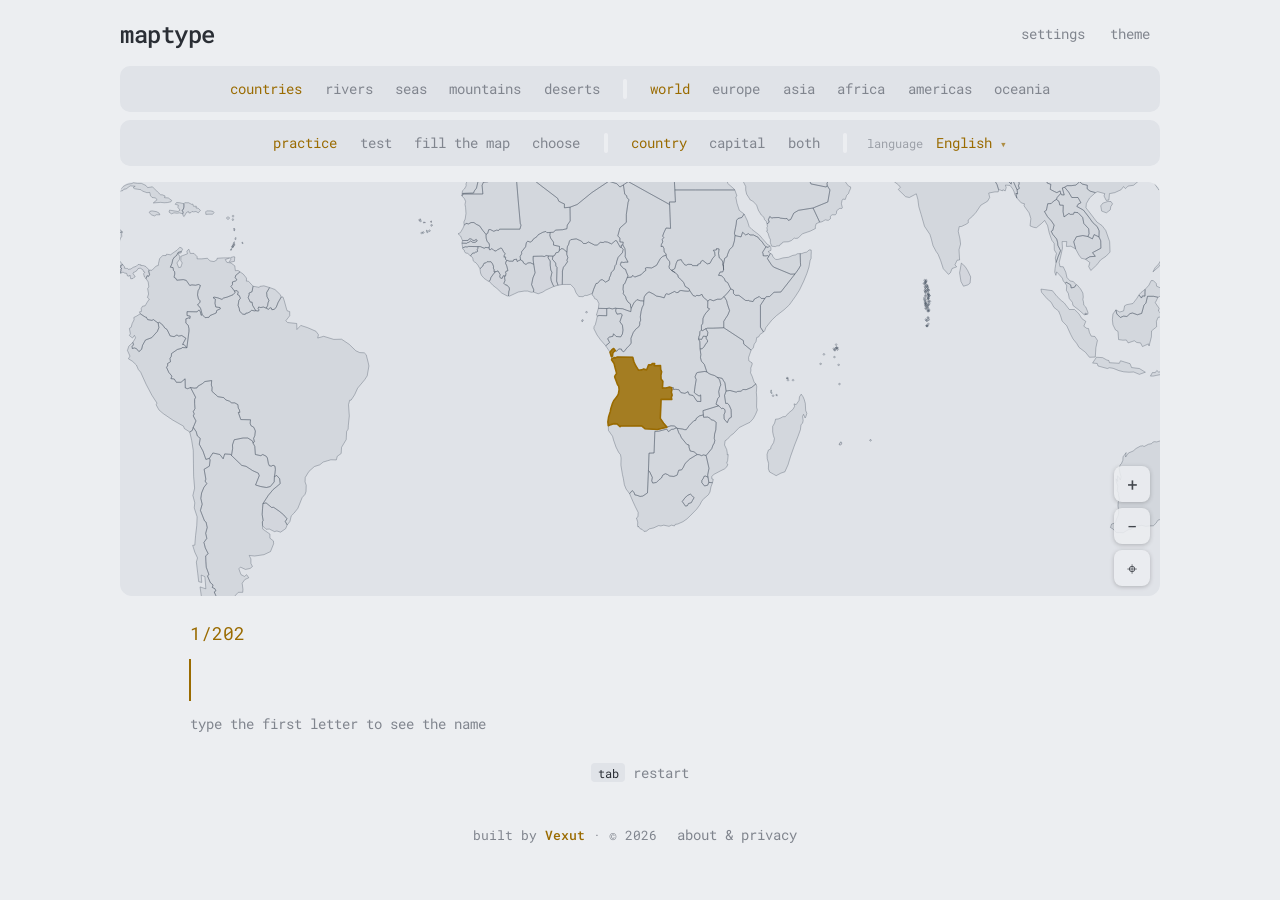
==== index.html @ e09c1421 "Make choose a mode: click countries on the map, start typing to play Co-Authored-By: Claude Sonnet 5" ====
<!DOCTYPE html>
<html lang="en">
<head>
<meta charset="utf-8">
<meta name="viewport" content="width=device-width, initial-scale=1, viewport-fit=cover">
<title>maptype</title>
<meta name="description" content="Learn countries, capitals, rivers, seas, mountains and deserts of the world by typing them. Free, in many languages.">
<meta name="theme-color" content="#2e3238">
<meta property="og:title" content="maptype">
<meta property="og:description" content="Learn the countries of the world and their capitals by typing them.">
<meta property="og:type" content="website">
<link rel="icon" href="favicon.svg?v=5" type="image/svg+xml">
<link rel="preload" href="assets/fonts/roboto-mono-latin-400-normal.woff2" as="font" type="font/woff2" crossorigin>
<link rel="stylesheet" href="assets/css/style.css?v=20261115d">
</head>
<body>
<div class="app">
  <header>
    <h1>maptype</h1>
    <div class="hr">
      <button class="ghost" id="optsBtn" type="button" aria-expanded="false" aria-controls="opts">options</button>
      <button class="ghost" id="settingsBtn" type="button" aria-haspopup="dialog">settings</button>
      <button class="ghost" id="theme" type="button" aria-expanded="false" aria-controls="themes">theme</button>
    </div>
    <div class="themes" id="themes" hidden></div>
  </header>

  <div id="opts">
    <div class="opts">
      <div class="grp" role="group" aria-label="Topics: switch any combination on">
        <button type="button" data-topic="countries" title="Switch any topics on or off. At least one stays on.">countries</button>
        <button type="button" data-topic="rivers">rivers</button>
        <button type="button" data-topic="seas" title="Seas, gulfs and oceans">seas</button>
        <button type="button" data-topic="mountains" title="Mountain ranges">mountains</button>
        <button type="button" data-topic="deserts">deserts</button>
      </div>
      <span class="sep" aria-hidden="true"></span>
      <div class="grp" id="regionGrp" role="group" aria-label="Region">
        <button type="button" data-k="region" data-v="world">world</button>
        <button type="button" data-k="region" data-v="europe">europe</button>
        <button type="button" data-k="region" data-v="asia" title="Asia and the Middle East">asia</button>
        <button type="button" data-k="region" data-v="africa">africa</button>
        <button type="button" data-k="region" data-v="americas" title="North and South America">americas</button>
        <button type="button" data-k="region" data-v="oceania">oceania</button>
      </div>
    </div>
    <div class="opts">
      <div class="grp" role="group" aria-label="Difficulty">
        <button type="button" data-k="mode" data-v="practice" title="The answer appears faintly after you type the first letter. Type over it.">practice</button>
        <button type="button" data-k="mode" data-v="test" title="Nothing is shown. Type it from memory. Enter gives a hint, Enter again gives up.">test</button>
        <button type="button" data-k="mode" data-v="fill" title="No questions: type any name in any order and it is coloured in on the map.">fill the map</button>
        <button type="button" data-k="mode" data-v="choose" title="Click countries on the map to choose which ones you are asked about, then just start typing.">choose</button>
      </div>
      <span class="sep" aria-hidden="true"></span>
      <div class="grp" id="askGrp" role="group" aria-label="What to type">
        <button type="button" data-k="ask" data-v="country">country</button>
        <button type="button" data-k="ask" data-v="capital">capital</button>
        <button type="button" data-k="ask" data-v="both" title="Country first, then its capital">both</button>
      </div>
      <span class="sep" aria-hidden="true"></span>
      <div class="grp langpick" role="group" aria-label="Language">
        <span class="lbl">language</span>
        <button type="button" id="langBtn" class="langbtn" aria-haspopup="listbox" aria-expanded="false"><span id="langCur">English</span> <i aria-hidden="true">&#9662;</i></button>
        <div class="langpanel" id="langPanel" hidden>
          <input type="text" id="langSearch" placeholder="search language" autocomplete="off" spellcheck="false" aria-label="Search language">
          <div id="langList" role="listbox"></div>
        </div>
      </div>
    </div>
  </div>

  <div class="mapwrap">
    <svg id="map" role="img" aria-label="World map with one country highlighted"><g id="cam"></g></svg>
    <div class="mapctl" role="group" aria-label="Map zoom">
      <button type="button" id="zin" aria-label="Zoom in">+</button>
      <button type="button" id="zout" aria-label="Zoom out">&minus;</button>
      <button type="button" id="zreset" aria-label="Back to the question" title="Back to the question">&#8982;</button>
    </div>
  </div>

  <main class="typing" id="typing">
    <div class="count" id="count"></div>
    <div class="line" id="line" aria-live="off"></div>
    <div class="focusmsg">click here or start typing</div>
    <div class="cap" id="cap"></div>
    <button class="restart" id="hintBtn" type="button" hidden>hint</button>
    <button class="restart" id="restart" type="button"><kbd>tab</kbd> restart</button>
  </main>

  <section class="res" id="res" hidden></section>

  <p class="keys" id="keys"><kbd>enter</kbd> give up and see the answer</p>

  <div class="foot">
    <span class="by">built by <b>Vexut</b> &middot; &copy; 2026</span>
    <button type="button" class="ghost" id="aboutBtn" aria-expanded="false" aria-controls="about">about &amp; privacy</button>
  </div>
  <section class="about" id="about" hidden>
    <h2>About</h2>
    <p>maptype is a free practice tool for learning the geography of the world by typing: countries and their capitals, plus the main rivers, seas, mountains and deserts. It works in many languages. Built by Vexut. &copy; 2026 Vexut. All rights reserved, except for the third-party material listed under credits.</p>
    <h2>Privacy</h2>
    <p>maptype doesn’t collect any personal data. There are no accounts, ads, analytics or cookies, and the page doesn’t load anything from other websites.</p>
    <p>Your settings (topic, difficulty, region, what to type, language and theme) are saved in your own browser’s local storage so they’re still there next time. They never leave your device. You can remove them by clearing this site’s data in your browser.</p>
    <p>The service hosting this website may keep standard server logs, such as IP addresses, to run and protect the site. Their own privacy policy explains how they handle that.</p>
    <p id="contactLine" hidden>Questions or corrections: <a id="contact"></a></p>
    <h2>Map and names</h2>
    <p>Country names are translated by your browser, so they can differ a little between browsers. Capitals, rivers, seas, mountains and deserts use translated names where they are available and fall back to English where they are not. English names are always accepted as an answer.</p>
    <p>Borders come from Natural Earth (public domain) through the world-atlas project. They’re simplified for learning and don’t take a position on disputed borders or territories.</p>
    <p>Names and capitals are checked carefully, but mistakes can happen. If your teacher’s material says something different, go with your teacher.</p>
    <h2>Credits and licences</h2>
    <p>Map data: Natural Earth (public domain) and world-atlas by Michael Bostock (ISC licence). Capital names in other languages: Wikidata (CC0). Font: Roboto Mono by The Roboto Mono Project Authors (SIL Open Font License 1.1).</p>
    <p>Full licence texts: <a href="third-party-notices.txt">third-party-notices.txt</a></p>
    <h2>Terms</h2>
    <p>maptype is free to use and provided as is, without any warranty.</p>
  </section>
</div>
<div class="sheet" id="sheet" hidden role="dialog" aria-modal="true" aria-label="Settings">
  <div class="sheetin">
    <div class="sheethead"><h2>Settings</h2><button type="button" class="ghost" id="sheetClose">close</button></div>
    <div id="sheetBody"></div>
  </div>
</div>
<input id="inp" type="text" autocomplete="off" autocapitalize="off" autocorrect="off" spellcheck="false" aria-label="Type the answer">

<script src="assets/js/data.js?v=20261115d" defer></script>
<script src="assets/js/iso.js?v=20261115d" defer></script>
<script src="assets/js/capitals.js?v=20261115d" defer></script>
<script src="assets/js/physical.js?v=20261115d" defer></script>
<script src="assets/js/app.js?v=20261115d" defer></script>
<noscript><p style="text-align:center">maptype needs JavaScript to run.</p></noscript>
</body>
</html>
---- assets/css/style.css ----
/* maptype styles */
@font-face{font-family:"Roboto Mono";font-style:normal;font-weight:400;font-display:swap;src:url("../fonts/roboto-mono-latin-ext-400-normal.woff2") format("woff2");unicode-range:U+0100-02BA,U+02BD-02C5,U+02C7-02CC,U+02CE-02D7,U+02DD-02FF,U+0304,U+0308,U+0329,U+1D00-1DBF,U+1E00-1E9F,U+1EF2-1EFF,U+2020,U+20A0-20AB,U+20AD-20C0,U+2113,U+2C60-2C7F,U+A720-A7FF}
@font-face{font-family:"Roboto Mono";font-style:normal;font-weight:400;font-display:swap;src:url("../fonts/roboto-mono-latin-400-normal.woff2") format("woff2");unicode-range:U+0000-00FF,U+0131,U+0152-0153,U+02BB-02BC,U+02C6,U+02DA,U+02DC,U+0304,U+0308,U+0329,U+2000-206F,U+20AC,U+2122,U+2191,U+2193,U+2212,U+2215,U+FEFF,U+FFFD}
@font-face{font-family:"Roboto Mono";font-style:normal;font-weight:500;font-display:swap;src:url("../fonts/roboto-mono-latin-ext-500-normal.woff2") format("woff2");unicode-range:U+0100-02BA,U+02BD-02C5,U+02C7-02CC,U+02CE-02D7,U+02DD-02FF,U+0304,U+0308,U+0329,U+1D00-1DBF,U+1E00-1E9F,U+1EF2-1EFF,U+2020,U+20A0-20AB,U+20AD-20C0,U+2113,U+2C60-2C7F,U+A720-A7FF}
@font-face{font-family:"Roboto Mono";font-style:normal;font-weight:500;font-display:swap;src:url("../fonts/roboto-mono-latin-500-normal.woff2") format("woff2");unicode-range:U+0000-00FF,U+0131,U+0152-0153,U+02BB-02BC,U+02C6,U+02DA,U+02DC,U+0304,U+0308,U+0329,U+2000-206F,U+20AC,U+2122,U+2191,U+2193,U+2212,U+2215,U+FEFF,U+FFFD}

:root{
  box-sizing:border-box;
  padding-top:env(safe-area-inset-top,0px);
  padding-bottom:env(safe-area-inset-bottom,0px);
  --bg:#eceef1; --panel:#e0e3e8; --main:#9a6b00; --sub:#80858e; --text:#2a2e35; --err:#c23b4a;
  --land:rgba(100,110,125,.10); --line:rgba(70,80,95,.5);
  color-scheme:light;
}
@media (prefers-color-scheme: dark){
  :root:not([data-theme="light"]){
    --bg:#2e3238; --panel:#272b30; --main:#e6b43c; --sub:#686c73; --text:#d5d3c8; --err:#cf4d5d;
    --land:rgba(213,211,200,.05); --line:rgba(213,211,200,.4);
    color-scheme:dark;
  }
}
:root[data-theme="dark"]{
  --bg:#2e3238; --panel:#272b30; --main:#e6b43c; --sub:#686c73; --text:#d5d3c8; --err:#cf4d5d;
  --land:rgba(213,211,200,.05); --line:rgba(213,211,200,.4);
  color-scheme:dark;
}
:root[data-theme]{--land:color-mix(in srgb,var(--text) 6%,transparent);--line:color-mix(in srgb,var(--text) 42%,transparent)}
html{scroll-padding-top:env(safe-area-inset-top,0px);height:100%}
*,*::before,*::after{box-sizing:inherit}
body{margin:0;min-height:100%;background:var(--bg);color:var(--text);
  font-family:"Roboto Mono",ui-monospace,SFMono-Regular,Menlo,Consolas,monospace;
  -webkit-font-smoothing:antialiased}
.app{max-width:1080px;margin:0 auto;padding:18px 20px 40px}
header{position:relative;z-index:5;display:flex;align-items:center;justify-content:space-between;margin-bottom:16px}
h1{margin:0;font-size:1.5rem;font-weight:500;color:var(--text);letter-spacing:-.02em}
button{font:inherit;color:inherit;background:none;border:0;cursor:pointer}
button:focus-visible{outline:2px solid var(--main);outline-offset:2px}
.ghost{color:var(--sub);font-size:.85rem;padding:.4rem .6rem;border-radius:6px}
.ghost:hover{color:var(--text)}

.themes{position:absolute;right:0;top:100%;margin-top:6px;z-index:10;width:min(360px,100%);background:var(--panel);border-radius:12px;padding:10px;display:grid;grid-template-columns:repeat(2,1fr);gap:8px;box-shadow:0 10px 30px rgba(0,0,0,.35)}
.themes button{display:flex;align-items:center;justify-content:space-between;gap:8px;padding:.65rem .75rem;border-radius:8px;font-size:.85rem;border:2px solid transparent;text-align:left}
.themes button[data-theme="auto"]{background:var(--bg);color:var(--text)}
.themes button[aria-pressed="true"]{border-color:var(--main)}
.themes i{display:flex;gap:3px}
.themes i b{width:10px;height:10px;border-radius:50%}

.opts{display:flex;flex-wrap:wrap;justify-content:center;align-items:center;gap:4px 6px;
  background:var(--panel);border-radius:10px;padding:6px 10px}
.opts + .opts{margin-top:8px}
.grp{display:flex;flex-wrap:wrap;justify-content:center;align-items:center}
.grp button{color:var(--sub);font-size:.85rem;padding:.5rem .7rem;border-radius:6px}
.grp button:hover{color:var(--text)}
.grp button[aria-pressed="true"]{color:var(--main)}
.lbl{color:var(--sub);font-size:.72rem;opacity:.7;padding:0 2px 0 8px}
.sep{width:4px;height:20px;border-radius:2px;background:var(--bg);margin:0 6px}

.mapwrap{position:relative;margin-top:16px;background:var(--panel);border-radius:12px;overflow:hidden}
#map{display:block;width:100%;height:auto;max-height:46vh;touch-action:none;cursor:grab}
#map.grab{cursor:grabbing}
#cam{transform-origin:0 0}
#cam path{fill:var(--land);stroke:var(--line);stroke-width:.7;vector-effect:non-scaling-stroke;
  stroke-linejoin:round;transition:fill .3s,opacity .3s}
#cam path.out{opacity:.4}
#cam path.on{fill:var(--main);fill-opacity:.85;stroke:var(--main);stroke-width:1.6;opacity:1}

.typing{position:relative;max-width:900px;margin:26px auto 0}
.count{color:var(--main);font-size:1.1rem;height:1.7rem}
.count .of{color:var(--sub);margin-left:.9rem;font-size:.95rem}
.line{position:relative;font-size:clamp(1.3rem,3.6vw + .3rem,2.3rem);line-height:1.5;min-height:3.5rem;
  white-space:pre-wrap;color:var(--sub);transition:filter .15s;cursor:text}
.line .ok{color:var(--text)}
.line .bad{color:var(--err)}
.line .bad.sp{box-shadow:inset 0 -3px var(--err)}
.caret{display:inline-block;width:2px;height:1.15em;background:var(--main);vertical-align:text-bottom;
  margin-right:-2px;position:relative;left:-1px;animation:blink 1s steps(1) infinite}
@keyframes blink{50%{opacity:0}}
.cap{min-height:1.4rem;margin-top:10px;font-size:.85rem;color:var(--sub)}
.cap.err{color:var(--err)}
.typing.blurred .line{filter:blur(5px)}
.focusmsg{position:absolute;left:0;right:0;top:50px;text-align:center;color:var(--text);font-size:.95rem;display:none;pointer-events:none}
.typing.blurred .focusmsg{display:block}

.restart{display:block;margin:18px auto 0;color:var(--sub);font-size:.85rem;padding:.5rem .8rem;border-radius:6px}
.restart:hover{color:var(--text)}
kbd{font:inherit;font-size:.75rem;background:var(--panel);color:var(--text);padding:.12rem .4rem;border-radius:4px}

.res{max-width:900px;margin:30px auto 0}
.stats{display:flex;flex-wrap:wrap;gap:28px 44px}
.stat .l{color:var(--sub);font-size:1rem}
.stat .val{color:var(--main);font-size:clamp(2.2rem,7vw,3.6rem);line-height:1.1}
.res h2{font-size:.95rem;font-weight:400;color:var(--sub);margin:28px 0 10px}
.miss{display:flex;flex-wrap:wrap;gap:8px}
.miss span{background:var(--panel);color:var(--text);padding:.35rem .6rem;border-radius:6px;font-size:.9rem}
.acts{display:flex;flex-wrap:wrap;gap:10px;margin-top:28px}
.acts button{background:var(--panel);color:var(--text);padding:.65rem 1rem;border-radius:8px;font-size:.9rem}
.acts button:hover{background:var(--main);color:var(--bg)}
.keys{text-align:center;color:var(--sub);font-size:.8rem;margin-top:26px}

#inp{position:fixed;left:0;top:0;width:1px;height:1px;opacity:0;border:0;padding:0;font-size:16px}
@media (prefers-reduced-motion: reduce){
  #cam{transition:none} .caret{animation:none}
}
.hr{display:flex;align-items:center;gap:6px}
.by{color:var(--sub);font-size:.8rem}
.by b{color:var(--main);font-weight:500}
.foot{display:flex;justify-content:center;align-items:center;gap:10px;margin-top:30px}
.about{max-width:720px;margin:14px auto 0;font-size:.85rem;line-height:1.7}
.about h2{font-size:.95rem;font-weight:500;color:var(--main);margin:22px 0 6px}
.about p{margin:0 0 10px;color:var(--sub)}
.about a{color:var(--main)}
.about details{margin-top:8px;color:var(--sub)}
.about summary{cursor:pointer}
.about pre{white-space:pre-wrap;font-size:.72rem;max-height:320px;overflow:auto;background:var(--panel);color:var(--text);padding:12px;border-radius:8px}
[hidden]{display:none!important}

.langpick{position:relative}
.grp .langbtn{color:var(--main)}
.langbtn i{font-style:normal;font-size:.7rem;opacity:.7}
.langpanel{position:absolute;left:0;top:100%;margin-top:6px;z-index:20;width:240px;max-width:86vw;background:var(--panel);border-radius:10px;padding:8px;box-shadow:0 10px 30px rgba(0,0,0,.35);text-align:left}
.langpanel input{width:100%;font:inherit;font-size:.85rem;color:var(--text);background:var(--bg);border:2px solid transparent;border-radius:6px;padding:.5rem .6rem;outline:none}
.langpanel input:focus{border-color:var(--main)}
#langList{max-height:260px;overflow-y:auto;margin-top:6px;display:flex;flex-direction:column}
#langList button{text-align:left;color:var(--text);font-size:.85rem;padding:.45rem .6rem;border-radius:6px}
#langList button:hover{background:var(--bg)}
#langList button[aria-selected="true"]{color:var(--main)}
#langList .none{color:var(--sub);font-size:.8rem;padding:.45rem .6rem}

.best{color:var(--sub);font-size:.85rem;margin:18px 0 0}

/* rivers, seas, mountains, deserts */
#cam path.ph{display:none;fill:none;stroke:none}
#cam path.ph.on{display:inline;stroke:var(--main);stroke-width:1.2;fill-opacity:.5;fill:var(--main)}
#cam path.ph.river.on{fill:none;stroke-width:2.6;stroke-linecap:round}
#cam path.ph.sea.on{fill-opacity:.32}
#cam path.ph.mountain.on,#cam path.ph.desert.on{fill-opacity:.6}
.grp[hidden]+.sep{display:none}
#optsBtn{display:none}

/* phones */
@media (max-width:640px){
  .app{padding:12px 12px calc(28px + env(safe-area-inset-bottom,0px))}
  header{margin-bottom:10px}
  h1{font-size:1.3rem}
  #optsBtn{display:inline-block}
  #opts{display:none}
  #opts.open{display:block}
  .opts{padding:6px 6px;gap:2px 4px}
  .grp button,.ghost{min-height:40px;padding:.5rem .65rem}
  .sep{display:none}
  .grp{width:100%;justify-content:center;padding:2px 0}
  .lbl{width:100%;text-align:center;padding:2px 0 0}
  .langpanel{left:50%;transform:translateX(-50%);width:min(300px,92vw)}
  #langList{max-height:46vh}
  .mapwrap{margin-top:10px;border-radius:10px}
  #map{height:42vh;height:42dvh;max-height:none}
  .typing{margin-top:16px}
  .keys{display:none}
  .foot{margin-top:20px}
  .themes{width:100%}
}
@media (hover:none){
  button{-webkit-tap-highlight-color:transparent;touch-action:manipulation}
}

/* settings sheet */
body.noscroll{overflow:hidden}
.sheet{position:fixed;inset:0;z-index:60;background:rgba(0,0,0,.55);overflow-y:auto;padding:24px 14px;-webkit-overflow-scrolling:touch}
.sheetin{max-width:780px;margin:0 auto;background:var(--bg);border-radius:14px;padding:18px 18px 26px;box-shadow:0 20px 60px rgba(0,0,0,.45)}
.sheethead{display:flex;justify-content:space-between;align-items:center;margin-bottom:6px;position:sticky;top:0;background:var(--bg);padding:4px 0 8px;z-index:2}
.sheethead h2{margin:0;font-size:1.2rem;font-weight:500}
.sheetin h3{font-size:.95rem;font-weight:500;color:var(--main);margin:22px 0 8px}
.snote{color:var(--sub);font-size:.8rem;margin:0 0 10px}
.isearch{width:100%;font:inherit;font-size:16px;color:var(--text);background:var(--panel);border:2px solid transparent;border-radius:8px;padding:.6rem .8rem;outline:none;margin-top:6px}
.isearch:focus{border-color:var(--main)}
details.sec{background:var(--panel);border-radius:10px;margin-bottom:8px;padding:0 12px}
details.sec summary{cursor:pointer;display:flex;justify-content:space-between;align-items:center;padding:12px 0;list-style:none}
details.sec summary::-webkit-details-marker{display:none}
.stitle{color:var(--text)}
.cnt{color:var(--sub);font-size:.8rem}
.stools{display:flex;flex-wrap:wrap;align-items:center;gap:2px 8px;padding-bottom:8px;border-bottom:1px solid var(--bg)}
.stools button{color:var(--sub);font-size:.82rem;padding:.4rem .55rem;border-radius:6px;min-height:34px}
.stools button:hover{color:var(--main)}
.inc{color:var(--sub);font-size:.82rem;display:flex;align-items:center;gap:6px;margin-right:6px}
.only{color:var(--sub);font-size:.72rem;opacity:.7;margin-left:4px}
.items{display:grid;grid-template-columns:repeat(auto-fill,minmax(190px,1fr));gap:0 10px;padding:8px 0 12px;max-height:340px;overflow-y:auto}
.it{display:flex;align-items:center;gap:8px;font-size:.85rem;padding:.38rem 0;cursor:pointer;color:var(--text)}
.it input,.inc input{accent-color:var(--main);width:18px;height:18px}
.it[hidden]{display:none}
.srow{display:flex;flex-wrap:wrap;justify-content:space-between;align-items:center;gap:6px 12px;background:var(--panel);border-radius:10px;padding:8px 12px;margin-bottom:8px}
.slabel{font-size:.88rem;display:flex;flex-direction:column}
.slabel small{color:var(--sub);font-size:.72rem;margin-top:2px}
.srow .grp button{color:var(--sub);font-size:.85rem;padding:.45rem .7rem;border-radius:6px}
.srow .grp button[aria-pressed="true"]{color:var(--main)}
.danger{color:var(--err);font-size:.85rem;padding:.5rem .8rem;border-radius:6px;background:var(--bg)}
@media (max-width:640px){
  .sheet{padding:0}
  .sheetin{border-radius:0;min-height:100%;padding:12px 12px 30px}
  .items{grid-template-columns:repeat(2,1fr);max-height:300px}
  .srow{flex-direction:column;align-items:flex-start}
  .srow .grp{width:100%;justify-content:flex-start}
}

.mapctl{position:absolute;right:10px;bottom:10px;display:flex;flex-direction:column;gap:6px}
.mapctl button{width:36px;height:36px;border-radius:8px;background:var(--bg);color:var(--text);font-size:1.15rem;line-height:1;opacity:.85;box-shadow:0 1px 4px rgba(0,0,0,.25)}
.mapctl button:hover{opacity:1;color:var(--main)}
@media (max-width:640px){.mapctl button{width:40px;height:40px}}

/* fill-the-map mode: found items are coloured in, the ones you gave up on turn red */
#cam path.got{fill:var(--main);fill-opacity:.85;stroke:var(--main);stroke-width:1.2;opacity:1}
#cam path.miss{fill:var(--err);fill-opacity:.55;stroke:var(--err);stroke-width:1.2;opacity:1}
#cam path.ph.got,#cam path.ph.miss{display:inline;fill-opacity:.5}
#cam path.ph.got{stroke:var(--main);fill:var(--main)}
#cam path.ph.miss{stroke:var(--err);fill:var(--err)}
#cam path.ph.river.got,#cam path.ph.river.miss{fill:none;stroke-width:2.6;stroke-linecap:round}

/* choosing countries on the map */
#cam path.off{opacity:.18}
svg.picking{cursor:pointer}
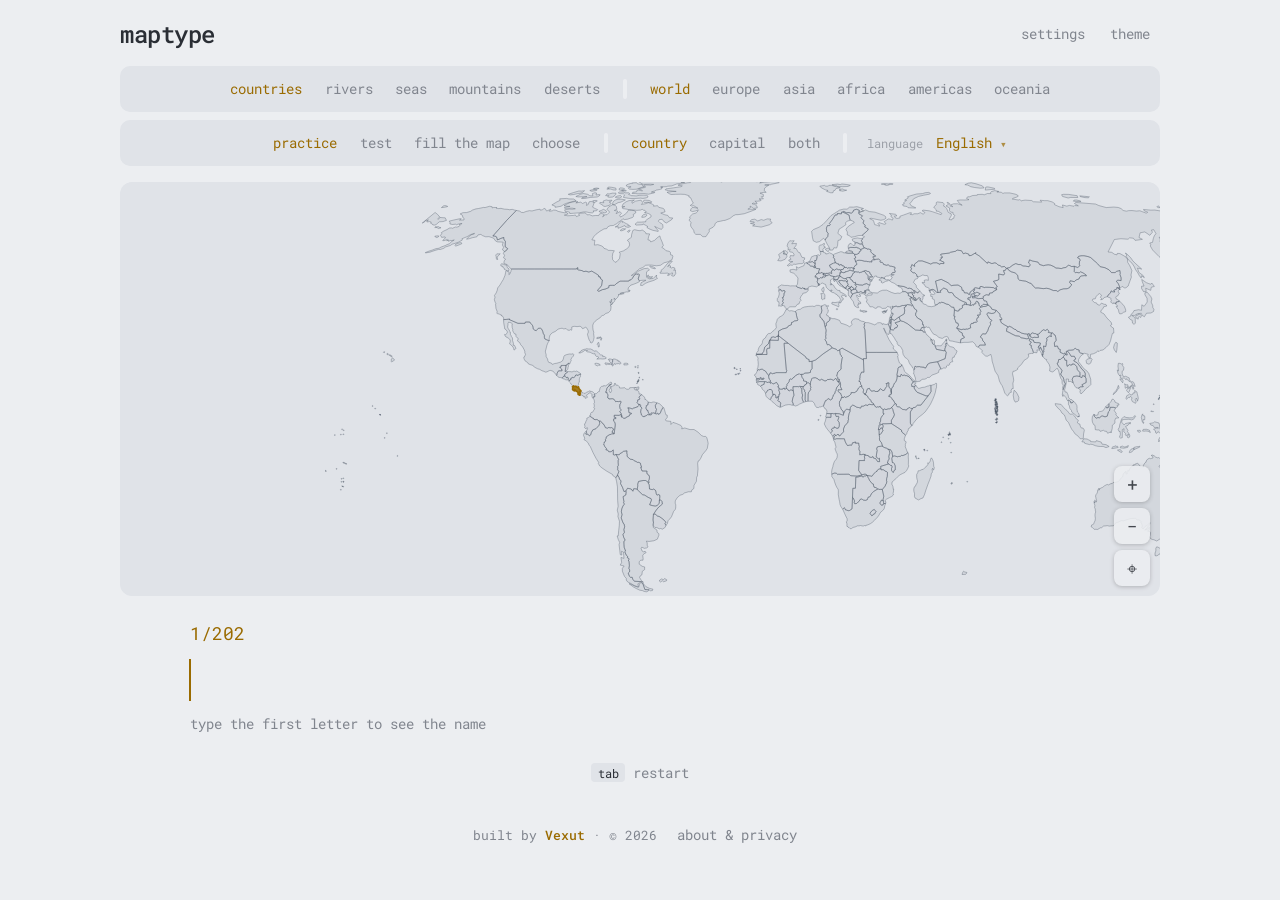
==== commit 3b735b59: "Choose mode: the key that starts the round no longer counts as a guess Co-Authored-By: Claude Sonnet" ====
--- a/index.html
+++ b/index.html
@@ -11,7 +11,7 @@
 <meta property="og:type" content="website">
 <link rel="icon" href="favicon.svg?v=5" type="image/svg+xml">
 <link rel="preload" href="assets/fonts/roboto-mono-latin-400-normal.woff2" as="font" type="font/woff2" crossorigin>
-<link rel="stylesheet" href="assets/css/style.css?v=20261115d">
+<link rel="stylesheet" href="assets/css/style.css?v=20261115e">
 </head>
 <body>
 <div class="app">
@@ -122,11 +122,11 @@
 </div>
 <input id="inp" type="text" autocomplete="off" autocapitalize="off" autocorrect="off" spellcheck="false" aria-label="Type the answer">
 
-<script src="assets/js/data.js?v=20261115d" defer></script>
-<script src="assets/js/iso.js?v=20261115d" defer></script>
-<script src="assets/js/capitals.js?v=20261115d" defer></script>
-<script src="assets/js/physical.js?v=20261115d" defer></script>
-<script src="assets/js/app.js?v=20261115d" defer></script>
+<script src="assets/js/data.js?v=20261115e" defer></script>
+<script src="assets/js/iso.js?v=20261115e" defer></script>
+<script src="assets/js/capitals.js?v=20261115e" defer></script>
+<script src="assets/js/physical.js?v=20261115e" defer></script>
+<script src="assets/js/app.js?v=20261115e" defer></script>
 <noscript><p style="text-align:center">maptype needs JavaScript to run.</p></noscript>
 </body>
 </html>
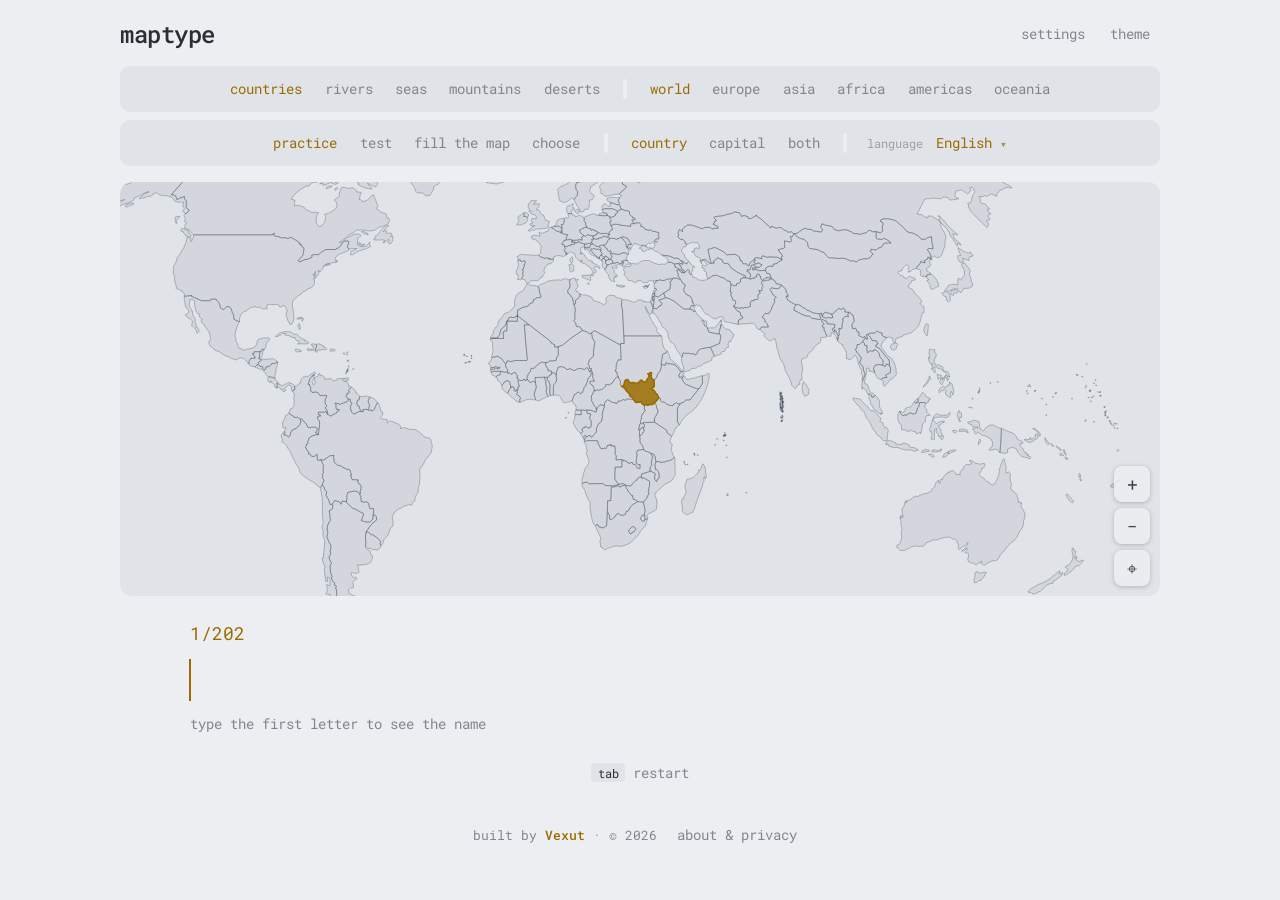
==== commit 23f92ef2: "Keep switched-off countries faded in every mode Co-Authored-By: Claude Sonnet 5.5 <noreply@anthropic" ====
--- a/index.html
+++ b/index.html
@@ -11,7 +11,7 @@
 <meta property="og:type" content="website">
 <link rel="icon" href="favicon.svg?v=5" type="image/svg+xml">
 <link rel="preload" href="assets/fonts/roboto-mono-latin-400-normal.woff2" as="font" type="font/woff2" crossorigin>
-<link rel="stylesheet" href="assets/css/style.css?v=20261115e">
+<link rel="stylesheet" href="assets/css/style.css?v=20261115f">
 </head>
 <body>
 <div class="app">
@@ -122,11 +122,11 @@
 </div>
 <input id="inp" type="text" autocomplete="off" autocapitalize="off" autocorrect="off" spellcheck="false" aria-label="Type the answer">
 
-<script src="assets/js/data.js?v=20261115e" defer></script>
-<script src="assets/js/iso.js?v=20261115e" defer></script>
-<script src="assets/js/capitals.js?v=20261115e" defer></script>
-<script src="assets/js/physical.js?v=20261115e" defer></script>
-<script src="assets/js/app.js?v=20261115e" defer></script>
+<script src="assets/js/data.js?v=20261115f" defer></script>
+<script src="assets/js/iso.js?v=20261115f" defer></script>
+<script src="assets/js/capitals.js?v=20261115f" defer></script>
+<script src="assets/js/physical.js?v=20261115f" defer></script>
+<script src="assets/js/app.js?v=20261115f" defer></script>
 <noscript><p style="text-align:center">maptype needs JavaScript to run.</p></noscript>
 </body>
 </html>
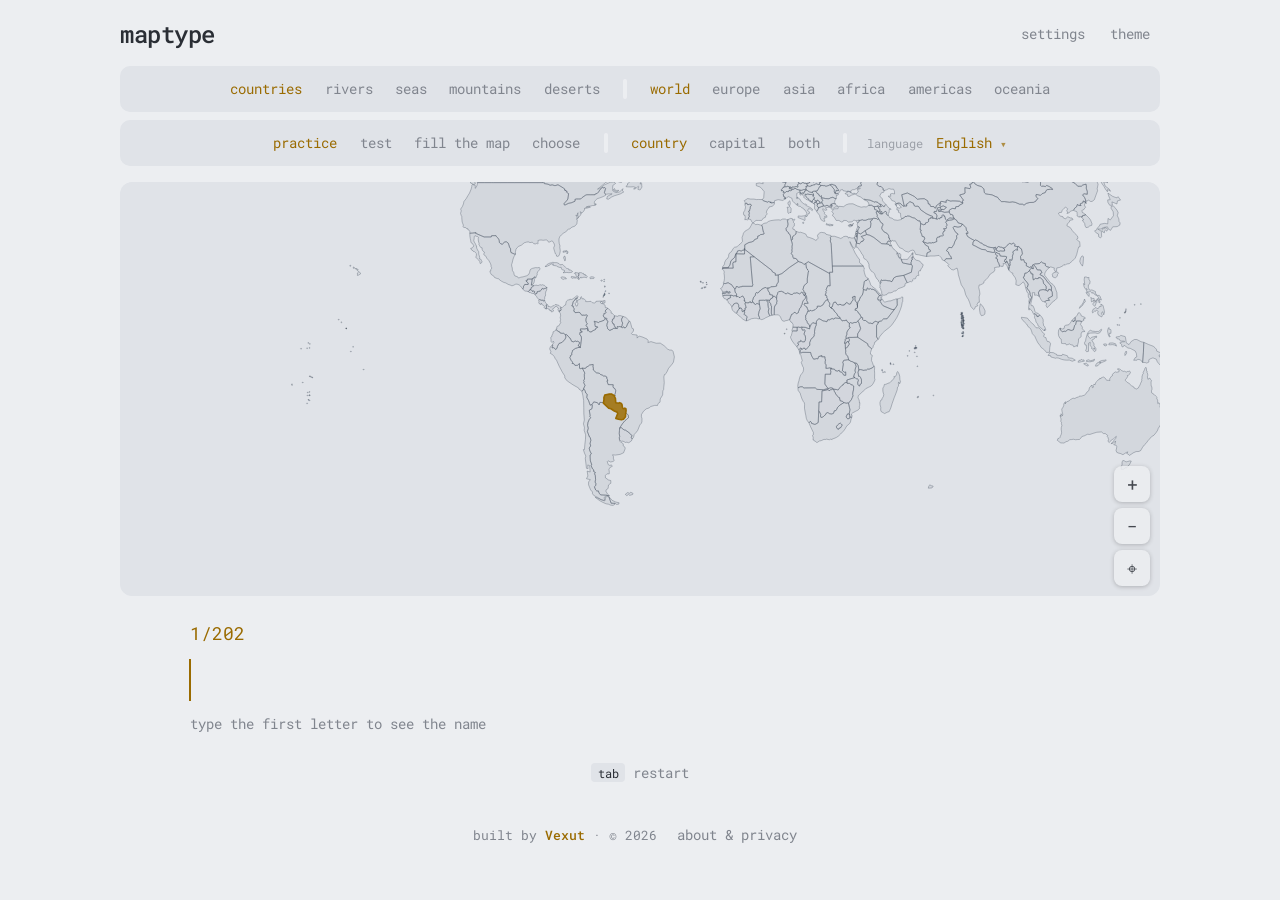
==== commit d1236e44: "Wipe chosen countries when the mode or region is changed Co-Authored-By: Claude Sonnet 5.5 <noreply@" ====
--- a/index.html
+++ b/index.html
@@ -11,7 +11,7 @@
 <meta property="og:type" content="website">
 <link rel="icon" href="favicon.svg?v=5" type="image/svg+xml">
 <link rel="preload" href="assets/fonts/roboto-mono-latin-400-normal.woff2" as="font" type="font/woff2" crossorigin>
-<link rel="stylesheet" href="assets/css/style.css?v=20261115f">
+<link rel="stylesheet" href="assets/css/style.css?v=20261115g">
 </head>
 <body>
 <div class="app">
@@ -122,11 +122,11 @@
 </div>
 <input id="inp" type="text" autocomplete="off" autocapitalize="off" autocorrect="off" spellcheck="false" aria-label="Type the answer">
 
-<script src="assets/js/data.js?v=20261115f" defer></script>
-<script src="assets/js/iso.js?v=20261115f" defer></script>
-<script src="assets/js/capitals.js?v=20261115f" defer></script>
-<script src="assets/js/physical.js?v=20261115f" defer></script>
-<script src="assets/js/app.js?v=20261115f" defer></script>
+<script src="assets/js/data.js?v=20261115g" defer></script>
+<script src="assets/js/iso.js?v=20261115g" defer></script>
+<script src="assets/js/capitals.js?v=20261115g" defer></script>
+<script src="assets/js/physical.js?v=20261115g" defer></script>
+<script src="assets/js/app.js?v=20261115g" defer></script>
 <noscript><p style="text-align:center">maptype needs JavaScript to run.</p></noscript>
 </body>
 </html>
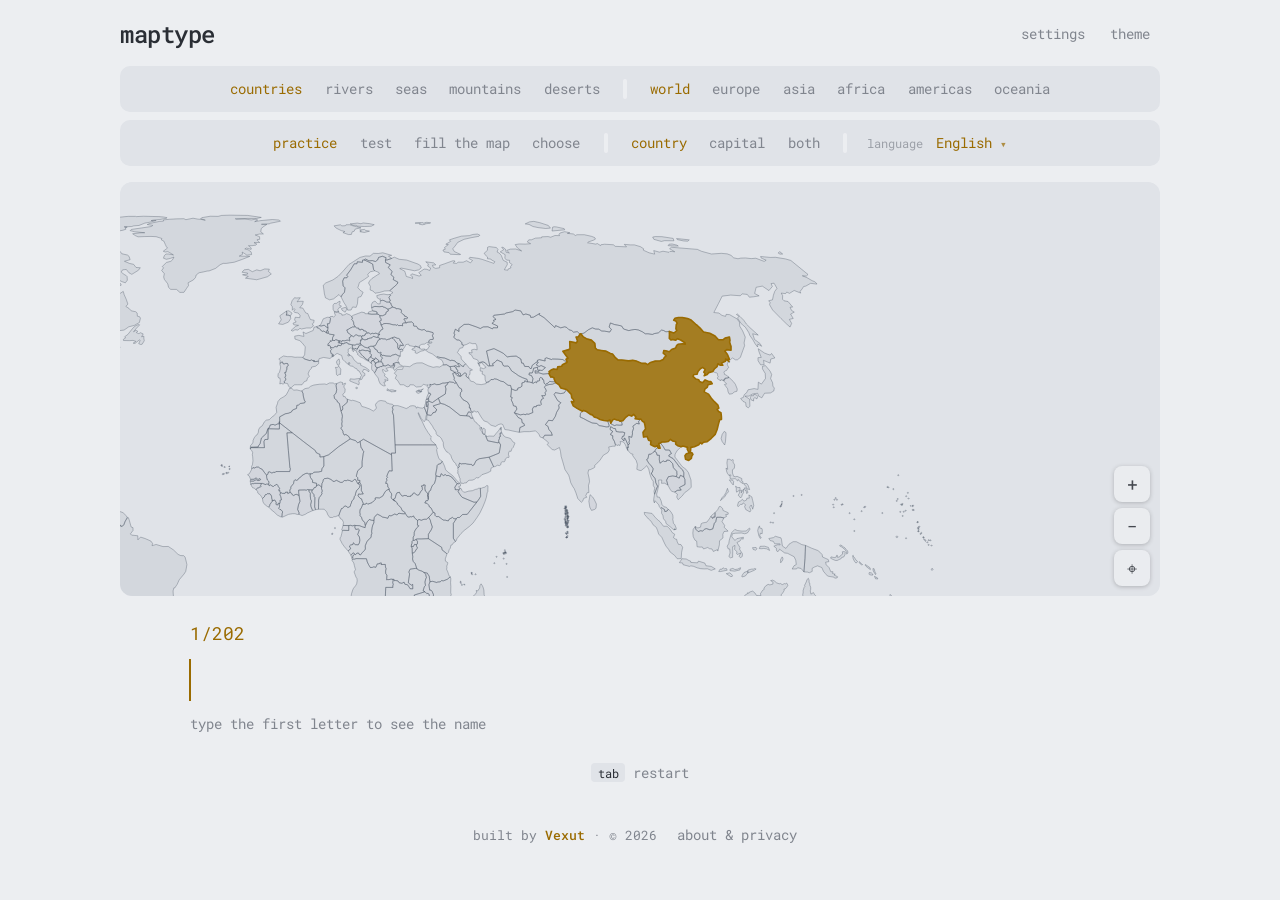
==== commit ff30a8e7: "Camera: one smooth zoom instead of zooming out and back in Co-Authored-By: Claude Sonnet 5.5 <norepl" ====
--- a/index.html
+++ b/index.html
@@ -11,7 +11,7 @@
 <meta property="og:type" content="website">
 <link rel="icon" href="favicon.svg?v=5" type="image/svg+xml">
 <link rel="preload" href="assets/fonts/roboto-mono-latin-400-normal.woff2" as="font" type="font/woff2" crossorigin>
-<link rel="stylesheet" href="assets/css/style.css?v=20261115g">
+<link rel="stylesheet" href="assets/css/style.css?v=20261115h">
 </head>
 <body>
 <div class="app">
@@ -122,11 +122,11 @@
 </div>
 <input id="inp" type="text" autocomplete="off" autocapitalize="off" autocorrect="off" spellcheck="false" aria-label="Type the answer">
 
-<script src="assets/js/data.js?v=20261115g" defer></script>
-<script src="assets/js/iso.js?v=20261115g" defer></script>
-<script src="assets/js/capitals.js?v=20261115g" defer></script>
-<script src="assets/js/physical.js?v=20261115g" defer></script>
-<script src="assets/js/app.js?v=20261115g" defer></script>
+<script src="assets/js/data.js?v=20261115h" defer></script>
+<script src="assets/js/iso.js?v=20261115h" defer></script>
+<script src="assets/js/capitals.js?v=20261115h" defer></script>
+<script src="assets/js/physical.js?v=20261115h" defer></script>
+<script src="assets/js/app.js?v=20261115h" defer></script>
 <noscript><p style="text-align:center">maptype needs JavaScript to run.</p></noscript>
 </body>
 </html>
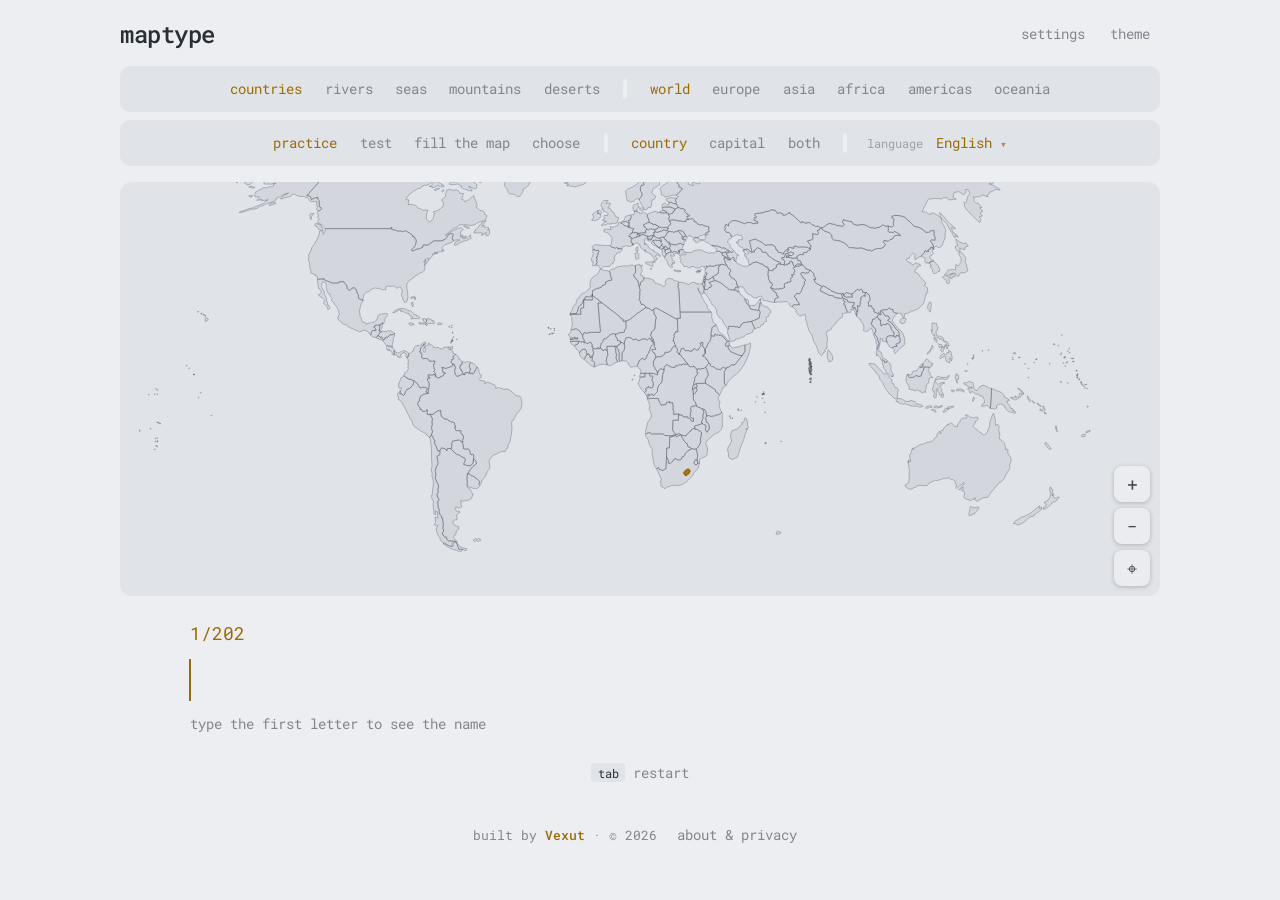
==== commit c7e6bd7a: "Revert "Camera: one smooth zoom instead of zooming out and back in" This reverts commit ff30a8e74ffe" ====
--- a/index.html
+++ b/index.html
@@ -11,7 +11,7 @@
 <meta property="og:type" content="website">
 <link rel="icon" href="favicon.svg?v=5" type="image/svg+xml">
 <link rel="preload" href="assets/fonts/roboto-mono-latin-400-normal.woff2" as="font" type="font/woff2" crossorigin>
-<link rel="stylesheet" href="assets/css/style.css?v=20261115h">
+<link rel="stylesheet" href="assets/css/style.css?v=20261115g">
 </head>
 <body>
 <div class="app">
@@ -122,11 +122,11 @@
 </div>
 <input id="inp" type="text" autocomplete="off" autocapitalize="off" autocorrect="off" spellcheck="false" aria-label="Type the answer">
 
-<script src="assets/js/data.js?v=20261115h" defer></script>
-<script src="assets/js/iso.js?v=20261115h" defer></script>
-<script src="assets/js/capitals.js?v=20261115h" defer></script>
-<script src="assets/js/physical.js?v=20261115h" defer></script>
-<script src="assets/js/app.js?v=20261115h" defer></script>
+<script src="assets/js/data.js?v=20261115g" defer></script>
+<script src="assets/js/iso.js?v=20261115g" defer></script>
+<script src="assets/js/capitals.js?v=20261115g" defer></script>
+<script src="assets/js/physical.js?v=20261115g" defer></script>
+<script src="assets/js/app.js?v=20261115g" defer></script>
 <noscript><p style="text-align:center">maptype needs JavaScript to run.</p></noscript>
 </body>
 </html>
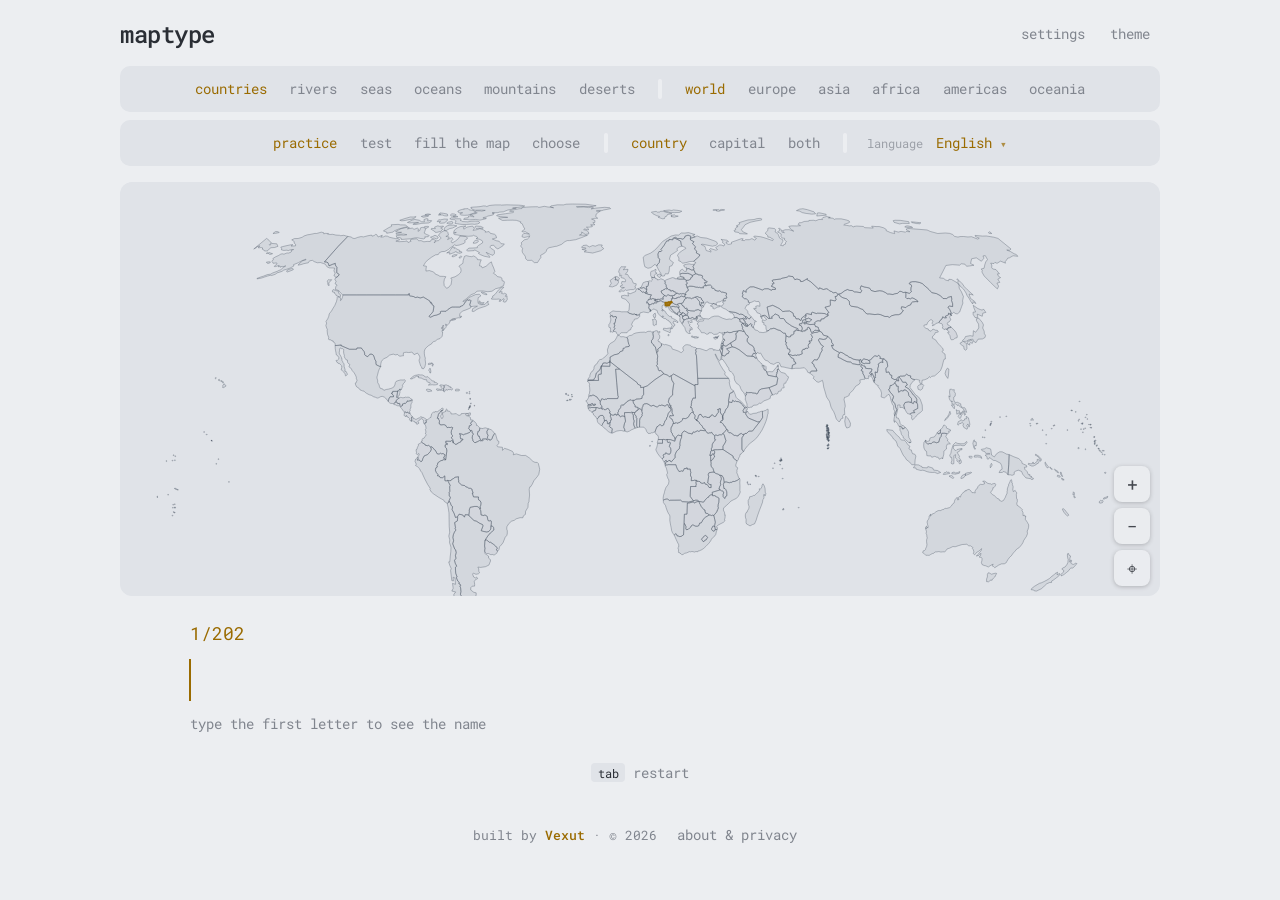
==== commit 00646bc4: "Oceans topic: button, styling, readme Co-Authored-By: Claude Sonnet 5.5 <noreply@anthropic.com>" ====
--- a/index.html
+++ b/index.html
@@ -11,7 +11,7 @@
 <meta property="og:type" content="website">
 <link rel="icon" href="favicon.svg?v=5" type="image/svg+xml">
 <link rel="preload" href="assets/fonts/roboto-mono-latin-400-normal.woff2" as="font" type="font/woff2" crossorigin>
-<link rel="stylesheet" href="assets/css/style.css?v=20261115g">
+<link rel="stylesheet" href="assets/css/style.css?v=20261115k">
 </head>
 <body>
 <div class="app">
@@ -30,7 +30,8 @@
       <div class="grp" role="group" aria-label="Topics: switch any combination on">
         <button type="button" data-topic="countries" title="Switch any topics on or off. At least one stays on.">countries</button>
         <button type="button" data-topic="rivers">rivers</button>
-        <button type="button" data-topic="seas" title="Seas, gulfs and oceans">seas</button>
+        <button type="button" data-topic="seas" title="Seas, gulfs and bays">seas</button>
+        <button type="button" data-topic="oceans" title="The five oceans">oceans</button>
         <button type="button" data-topic="mountains" title="Mountain ranges">mountains</button>
         <button type="button" data-topic="deserts">deserts</button>
       </div>
@@ -122,11 +123,11 @@
 </div>
 <input id="inp" type="text" autocomplete="off" autocapitalize="off" autocorrect="off" spellcheck="false" aria-label="Type the answer">
 
-<script src="assets/js/data.js?v=20261115g" defer></script>
-<script src="assets/js/iso.js?v=20261115g" defer></script>
-<script src="assets/js/capitals.js?v=20261115g" defer></script>
-<script src="assets/js/physical.js?v=20261115g" defer></script>
-<script src="assets/js/app.js?v=20261115g" defer></script>
+<script src="assets/js/data.js?v=20261115k" defer></script>
+<script src="assets/js/iso.js?v=20261115k" defer></script>
+<script src="assets/js/capitals.js?v=20261115k" defer></script>
+<script src="assets/js/physical.js?v=20261115k" defer></script>
+<script src="assets/js/app.js?v=20261115k" defer></script>
 <noscript><p style="text-align:center">maptype needs JavaScript to run.</p></noscript>
 </body>
 </html>
--- a/assets/css/style.css
+++ b/assets/css/style.css
@@ -132,7 +132,7 @@
 #cam path.ph{display:none;fill:none;stroke:none}
 #cam path.ph.on{display:inline;stroke:var(--main);stroke-width:1.2;fill-opacity:.5;fill:var(--main)}
 #cam path.ph.river.on{fill:none;stroke-width:2.6;stroke-linecap:round}
-#cam path.ph.sea.on{fill-opacity:.32}
+#cam path.ph.sea.on,#cam path.ph.ocean.on{fill-opacity:.32}
 #cam path.ph.mountain.on,#cam path.ph.desert.on{fill-opacity:.6}
 .grp[hidden]+.sep{display:none}
 #optsBtn{display:none}
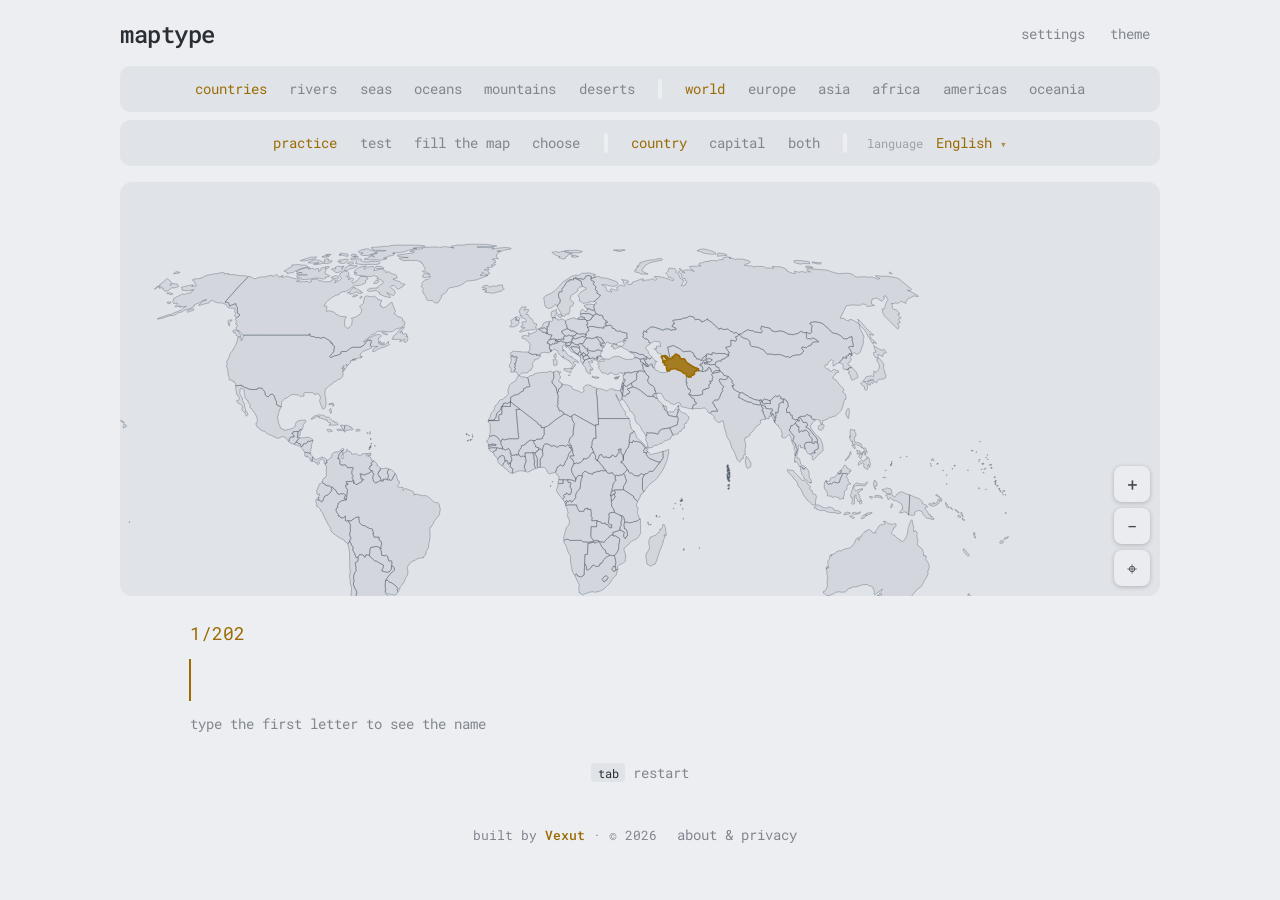
==== commit 969bb386: "Fix 'nothing selected' trap: country picks reset on load, add 'switch everything on' button Co-Autho" ====
--- a/index.html
+++ b/index.html
@@ -11,7 +11,7 @@
 <meta property="og:type" content="website">
 <link rel="icon" href="favicon.svg?v=5" type="image/svg+xml">
 <link rel="preload" href="assets/fonts/roboto-mono-latin-400-normal.woff2" as="font" type="font/woff2" crossorigin>
-<link rel="stylesheet" href="assets/css/style.css?v=20261115k">
+<link rel="stylesheet" href="assets/css/style.css?v=20261116a">
 </head>
 <body>
 <div class="app">
@@ -123,11 +123,11 @@
 </div>
 <input id="inp" type="text" autocomplete="off" autocapitalize="off" autocorrect="off" spellcheck="false" aria-label="Type the answer">
 
-<script src="assets/js/data.js?v=20261115k" defer></script>
-<script src="assets/js/iso.js?v=20261115k" defer></script>
-<script src="assets/js/capitals.js?v=20261115k" defer></script>
-<script src="assets/js/physical.js?v=20261115k" defer></script>
-<script src="assets/js/app.js?v=20261115k" defer></script>
+<script src="assets/js/data.js?v=20261116a" defer></script>
+<script src="assets/js/iso.js?v=20261116a" defer></script>
+<script src="assets/js/capitals.js?v=20261116a" defer></script>
+<script src="assets/js/physical.js?v=20261116a" defer></script>
+<script src="assets/js/app.js?v=20261116a" defer></script>
 <noscript><p style="text-align:center">maptype needs JavaScript to run.</p></noscript>
 </body>
 </html>
